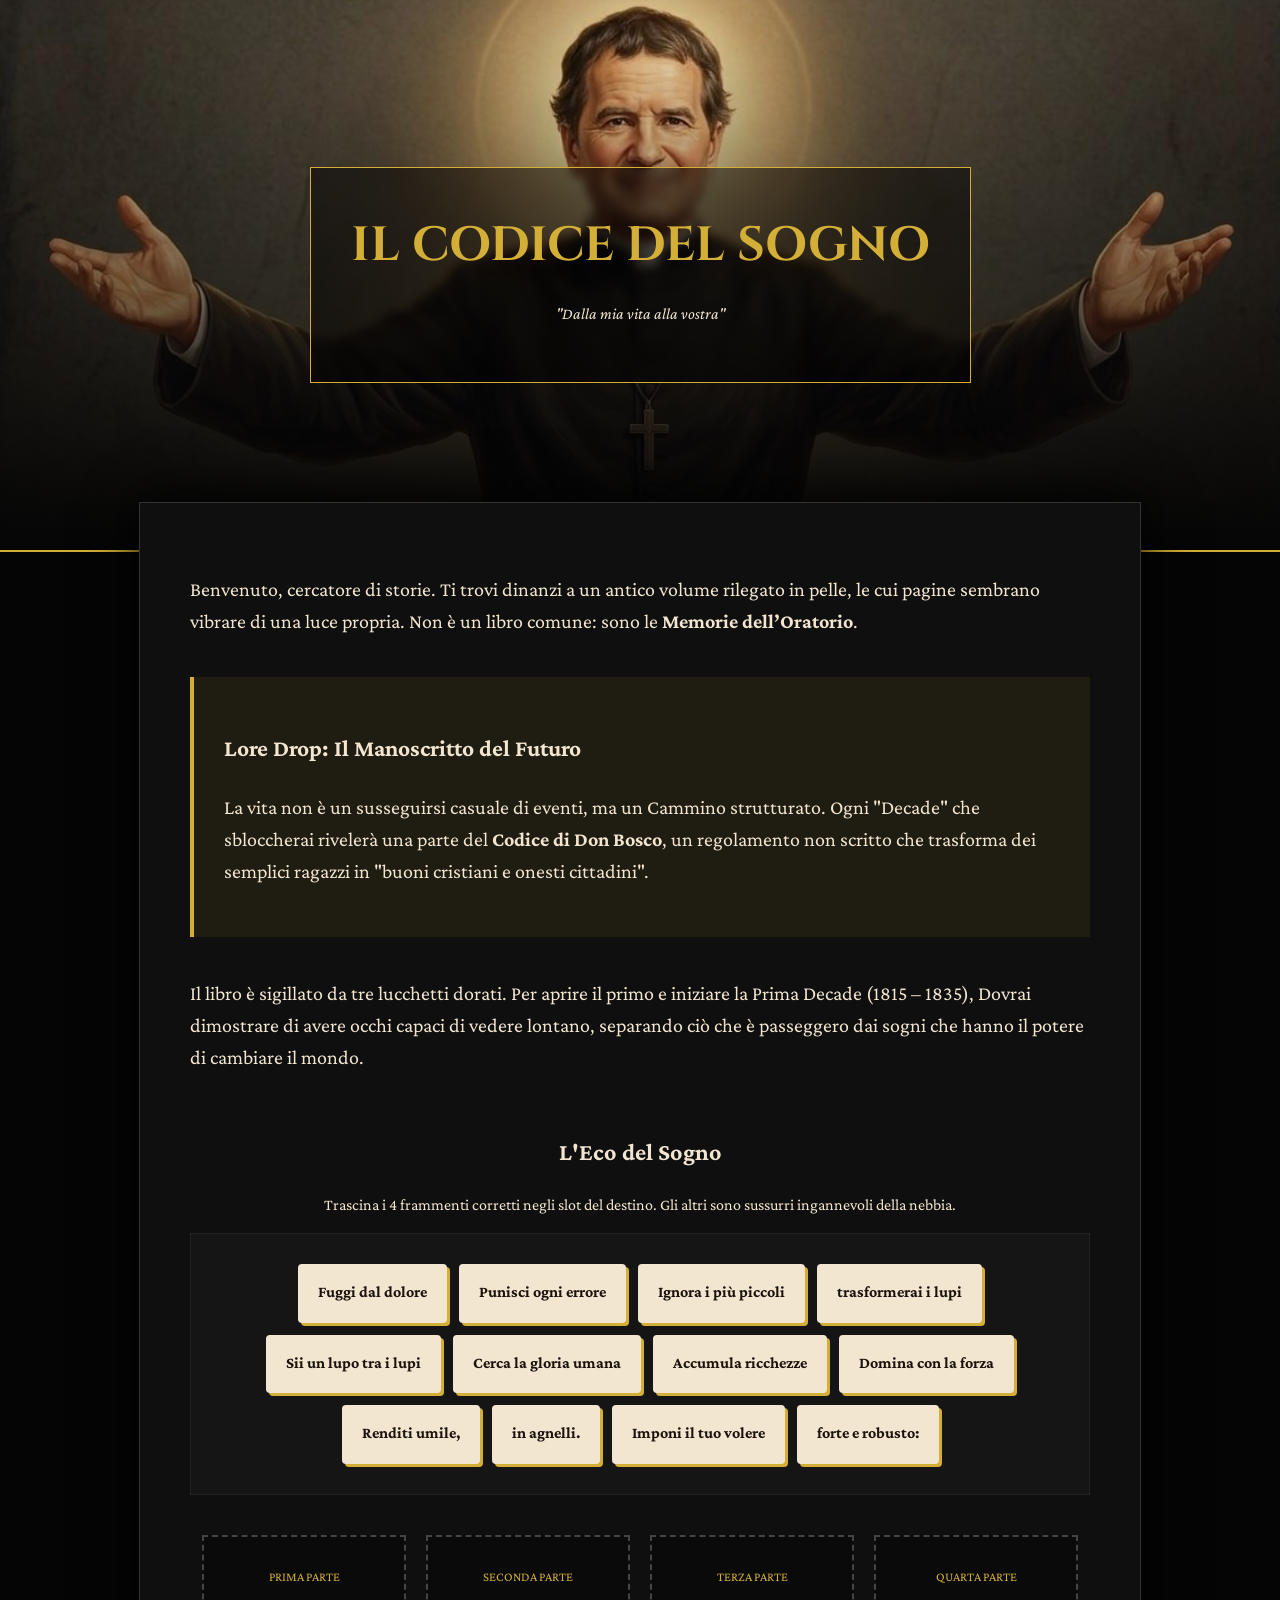
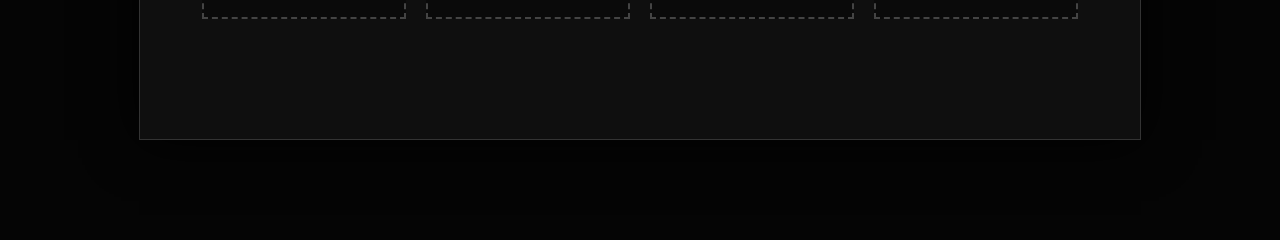
==== index.html @ 5063c50c "Refactor index.html with updated styles and content" ====
<!DOCTYPE html>
<html lang="it">
<head>
    <meta charset="UTF-8">
    <meta name="viewport" content="width=device-width, initial-scale=1.0">
    <title>Il Codice del Sogno - Prologo</title>
    <link href="https://fonts.googleapis.com/css2?family=Cinzel:wght@700&family=Crimson+Pro:ital,wght@0,400;1,600&display=swap" rel="stylesheet">
    <style>
        :root {
            --gold: #d4af37;
            --parchment: #f2e6d0;
            --ink: #1a120b;
            --dark-overlay: rgba(0, 0, 0, 0.45);
        }

        body {
            margin: 0;
            background: #050505;
            color: var(--parchment);
            font-family: 'Crimson Pro', serif;
            line-height: 1.6;
        }

        /* Immagine di Don Bosco con braccia aperte */
        .header-hero {
            width: 100%;
            height: 550px;
            background: linear-gradient(to bottom, transparent, #050505), 
                        url('https://leys7.github.io/DonBosco/donbosco.jpg'); /* Immagine storica evocativa */
            background-size: cover;
            background-position: center 20%;
            display: flex;
            align-items: center;
            justify-content: center;
            border-bottom: 2px solid var(--gold);
        }

        .title-overlay {
            text-align: center;
            background: var(--dark-overlay);
            padding: 40px;
            border: 1px solid var(--gold);
            backdrop-filter: blur(5px);
        }

        h1 { font-family: 'Cinzel', serif; color: var(--gold); font-size: 3rem; margin: 0; }

        .content-container {
            max-width: 900px;
            margin: -50px auto 100px;
            padding: 50px;
            background: #0f0f0f;
            border: 1px solid #333;
            box-shadow: 0 0 50px rgba(0,0,0,1);
            position: relative;
        }

        .narrativa-testo { font-size: 1.25rem; margin-bottom: 40px; }
        .lore-box {
            background: rgba(212, 175, 55, 0.08);
            border-left: 4px solid var(--gold);
            padding: 30px;
            margin: 40px 0;
        }

        /* Area Gioco */
        .game-section { margin-top: 60px; text-align: center; }
        
        .fragments-grid {
            display: flex;
            flex-wrap: wrap;
            justify-content: center;
            gap: 12px;
            padding: 30px;
            background: #151515;
            border: 1px solid #222;
            min-height: 200px;
        }

        .fragment {
            background: var(--parchment);
            color: var(--ink);
            padding: 15px 20px;
            cursor: grab;
            font-weight: 700;
            border-radius: 4px;
            box-shadow: 3px 3px 0 var(--gold);
            transition: 0.3s;
            max-width: 250px;
        }

        .fragment:active { cursor: grabbing; transform: scale(1.05); }

        .slots-container {
            margin: 40px 0;
            display: flex;
            justify-content: center;
            gap: 20px;
            flex-wrap: wrap;
        }

        .slot {
            width: 200px;
            height: 80px;
            border: 2px dashed #444;
            display: flex;
            align-items: center;
            justify-content: center;
            color: var(--gold);
            font-size: 0.8rem;
            background: rgba(0,0,0,0.3);
        }

        .btn-success {
            display: none;
            padding: 20px 60px;
            background: var(--gold);
            color: #000;
            font-family: 'Cinzel', serif;
            font-weight: bold;
            border: none;
            cursor: pointer;
            font-size: 1.2rem;
            margin-top: 30px;
        }
    </style>
</head>
<body>

<div class="header-hero">
    <div class="title-overlay">
        <h1>IL CODICE DEL SOGNO</h1>
        <p><i>"Dalla mia vita alla vostra"</i></p>
    </div>
</div>

<div class="content-container">
    <div class="narrativa-testo">
        <p>Benvenuto, cercatore di storie. Ti trovi dinanzi a un antico volume rilegato in pelle, le cui pagine sembrano vibrare di una luce propria. Non è un libro comune: sono le <strong>Memorie dell’Oratorio</strong>.</p>
        
        <div class="lore-box">
            <h3>Lore Drop: Il Manoscritto del Futuro</h3>
            <p>La vita non è un susseguirsi casuale di eventi, ma un Cammino strutturato. Ogni "Decade" che sbloccherai rivelerà una parte del <strong>Codice di Don Bosco</strong>, un regolamento non scritto che trasforma dei semplici ragazzi in "buoni cristiani e onesti cittadini".</p>
        </div>

        <p>Il libro è sigillato da tre lucchetti dorati. Per aprire il primo e iniziare la Prima Decade (1815 – 1835), Dovrai dimostrare di avere occhi capaci di vedere lontano, separando ciò che è passeggero dai sogni che hanno il potere di cambiare il mondo.</p>
    </div>

    <div class="game-section">
        <h2>L'Eco del Sogno</h2>
        <p>Trascina i 4 frammenti corretti negli slot del destino. Gli altri sono sussurri ingannevoli della nebbia.</p>
        
        <div class="fragments-grid" id="pool">
            </div>

        <div class="slots-container">
            <div class="slot" data-index="0">PRIMA PARTE</div>
            <div class="slot" data-index="1">SECONDA PARTE</div>
            <div class="slot" data-index="2">TERZA PARTE</div>
            <div class="slot" data-index="3">QUARTA PARTE</div>
        </div>

        <div id="status-msg" style="font-weight: bold; height: 30px;"></div>
        <button class="btn-success" id="unlock-btn">APRI IL PRIMO LUCCHETTO</button>
    </div>
</div>
<script>
    // 1. Database dei Frammenti (4 corretti, 8 errati)
    const allFragments = [
        { id: "1", text: "Renditi umile," },
        { id: "2", text: "forte e robusto:" },
        { id: "3", text: "trasformerai i lupi" },
        { id: "4", text: "in agnelli." },
        { id: "x1", text: "Domina con la forza" },
        { id: "x2", text: "Cerca la gloria umana" },
        { id: "x3", text: "Punisci ogni errore" },
        { id: "x4", text: "Accumula ricchezze" },
        { id: "x5", text: "Fuggi dal dolore" },
        { id: "x6", text: "Sii un lupo tra i lupi" },
        { id: "x7", text: "Imponi il tuo volere" },
        { id: "x8", text: "Ignora i più piccoli" }
    ];

    const pool = document.getElementById('pool');
    const slots = document.querySelectorAll('.slot');
    const statusMsg = document.getElementById('status-msg');
    const unlockBtn = document.getElementById('unlock-btn');
    
    let currentGameState = [null, null, null, null];

    // 2. Funzione per mescolare l'array (Algoritmo Fisher-Yates)
    function shuffle(array) {
        for (let i = array.length - 1; i > 0; i--) {
            const j = Math.floor(Math.random() * (i + 1));
            [array[i], array[j]] = [array[j], array[i]];
        }
        return array;
    }

    // 3. Inizializzazione Gioco
    function initGame() {
        const shuffled = shuffle([...allFragments]);
        shuffled.forEach(item => {
            const div = document.createElement('div');
            div.className = 'fragment';
            div.draggable = true;
            div.innerText = item.text;
            div.id = 'frag-' + item.id;
            div.dataset.value = item.id;
            
            div.addEventListener('dragstart', e => {
                e.dataTransfer.setData('text/plain', e.target.id);
            });
            
            pool.appendChild(div);
        });
    }

    // 4. Gestione Drag & Drop
    [pool, ...slots].forEach(zone => {
        zone.addEventListener('dragover', e => e.preventDefault());

        zone.addEventListener('drop', e => {
            e.preventDefault();
            const fragId = e.dataTransfer.getData('text/plain');
            const fragEl = document.getElementById(fragId);
            
            if (zone.classList.contains('slot')) {
                const index = zone.dataset.index;
                // Se lo slot è già occupato, non fare nulla o scambia (qui blocchiamo)
                if (zone.querySelectorAll('.fragment').length === 0) {
                    zone.appendChild(fragEl);
                    currentGameState[index] = fragEl.dataset.value;
                }
            } else {
                // Ritorno al pool
                pool.appendChild(fragEl);
                // Rimuovi dal tracciamento se era in uno slot
                const oldIdx = currentGameState.indexOf(fragEl.dataset.value);
                if (oldIdx !== -1) currentGameState[oldIdx] = null;
            }
            checkVictory();
        });
    });

    // 5. Verifica della Soluzione
    function checkVictory() {
        const solution = ["1", "2", "3", "4"];
        const isFull = currentGameState.every(val => val !== null);
        
        if (isFull) {
            const isCorrect = JSON.stringify(currentGameState) === JSON.stringify(solution);
            if (isCorrect) {
                statusMsg.innerText = "IL CODICE È DECIFRATO. IL PRIMO LUCCHETTO SI SBRIBRIA.";
                statusMsg.style.color = "#d4af37";
                unlockBtn.style.display = "inline-block";
            } else {
                statusMsg.innerText = "L'ECO È DISTORTA. QUESTE PAROLE NON APPARTENGONO AL SOGNO.";
                statusMsg.style.color = "#ff4444";
                unlockBtn.style.display = "none";
            }
        } else {
            statusMsg.innerText = "";
            unlockBtn.style.display = "none";
        }
    }

    // Avvio
    initGame();

    // Azione finale (per ora un segnaposto)
    unlockBtn.addEventListener('click', () => {
        alert("Hai sbloccato la Prima Decade! Preparati a viaggiare verso i Becchi (1815).");
        // Qui caricheremo la pagina successiva: location.href = 'decade1.html';
    });
</script>

</body>
</html>
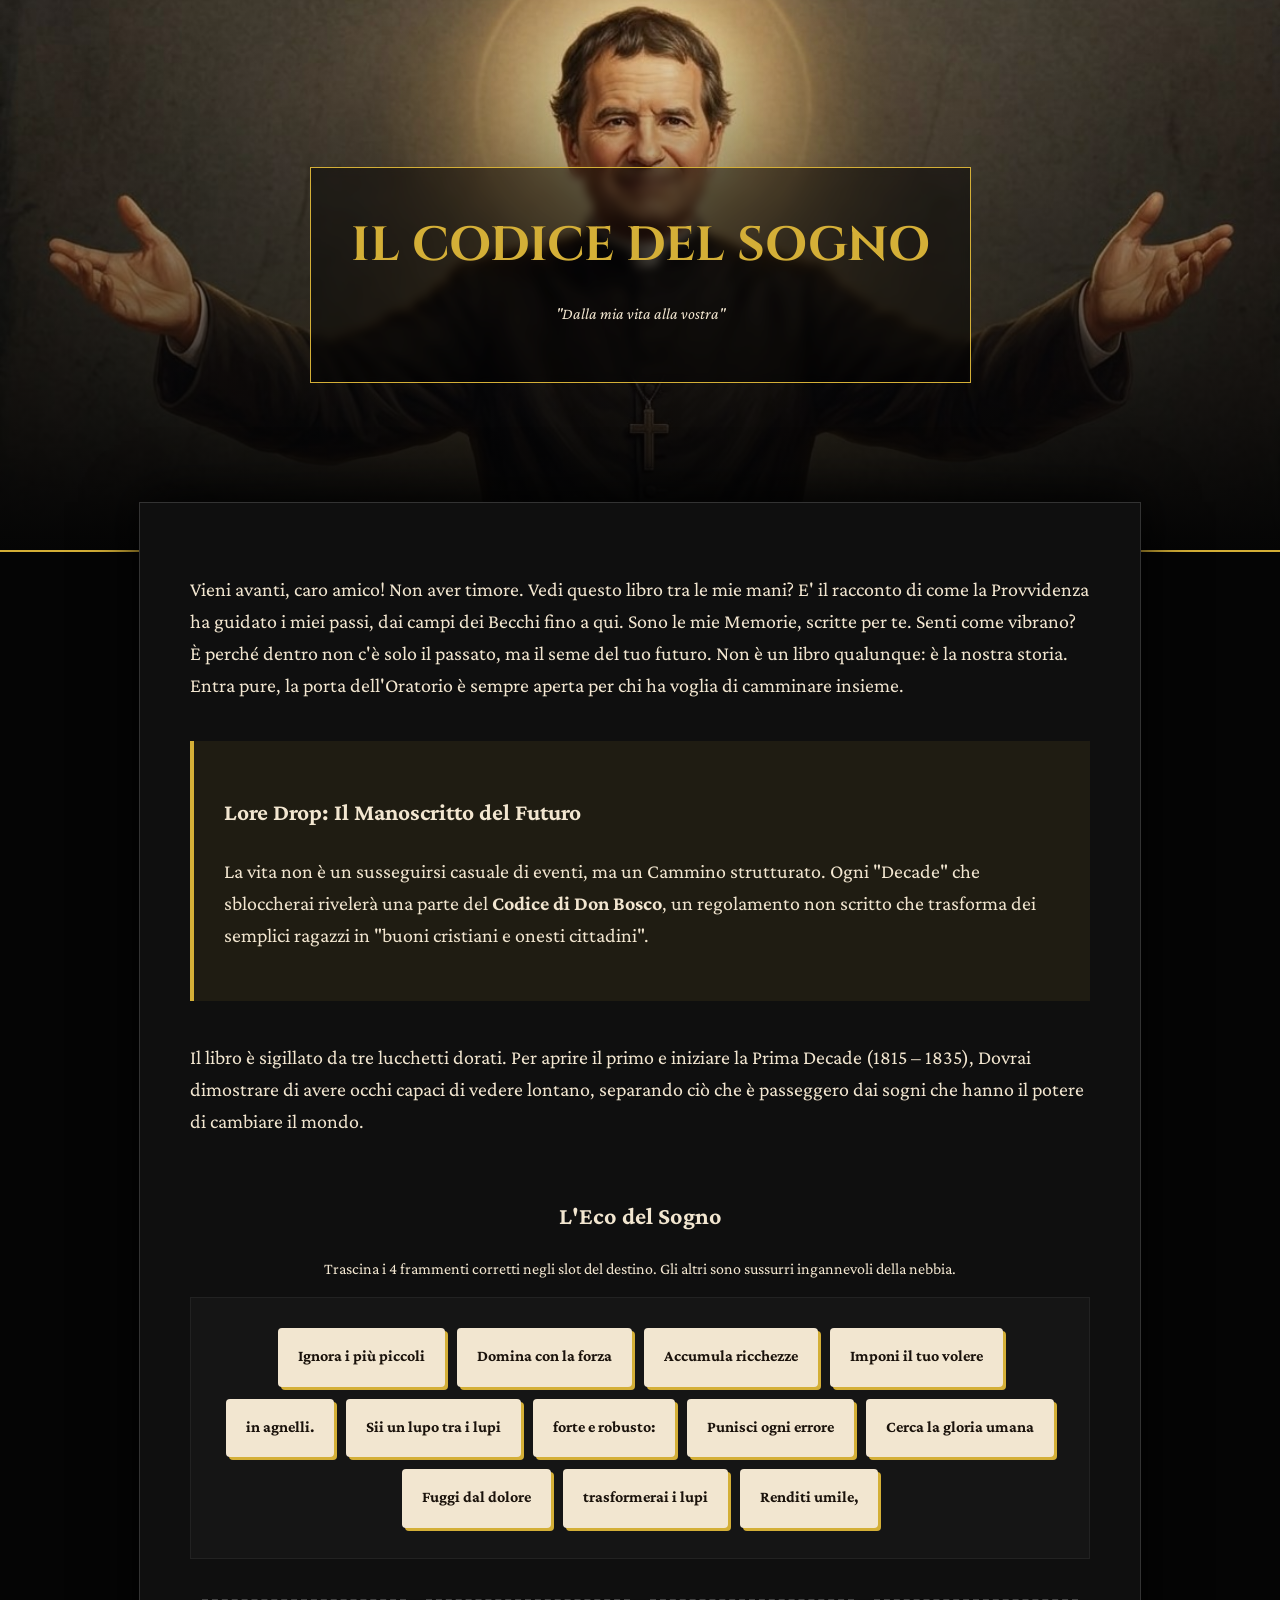
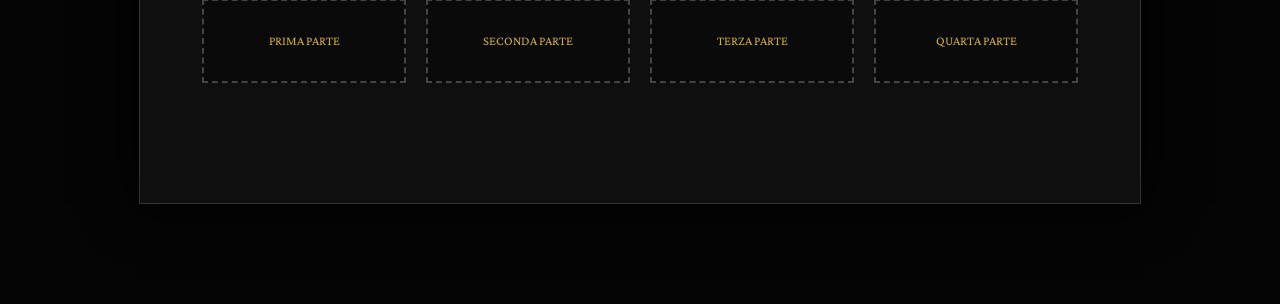
==== commit 6fd18718: "Update index.html" ====
--- a/index.html
+++ b/index.html
@@ -137,8 +137,7 @@
 
 <div class="content-container">
     <div class="narrativa-testo">
-        <p>Benvenuto, cercatore di storie. Ti trovi dinanzi a un antico volume rilegato in pelle, le cui pagine sembrano vibrare di una luce propria. Non è un libro comune: sono le <strong>Memorie dell’Oratorio</strong>.</p>
-        
+        <p>Vieni avanti, caro amico! Non aver timore. Vedi questo libro tra le mie mani? E' il racconto di come la Provvidenza ha guidato i miei passi, dai campi dei Becchi fino a qui. Sono le mie Memorie, scritte per te. Senti come vibrano? È perché dentro non c'è solo il passato, ma il seme del tuo futuro. Non è un libro qualunque: è la nostra storia. Entra pure, la porta dell'Oratorio è sempre aperta per chi ha voglia di camminare insieme.
         <div class="lore-box">
             <h3>Lore Drop: Il Manoscritto del Futuro</h3>
             <p>La vita non è un susseguirsi casuale di eventi, ma un Cammino strutturato. Ogni "Decade" che sbloccherai rivelerà una parte del <strong>Codice di Don Bosco</strong>, un regolamento non scritto che trasforma dei semplici ragazzi in "buoni cristiani e onesti cittadini".</p>
@@ -280,3 +279,4 @@
 </html>
 
 
+
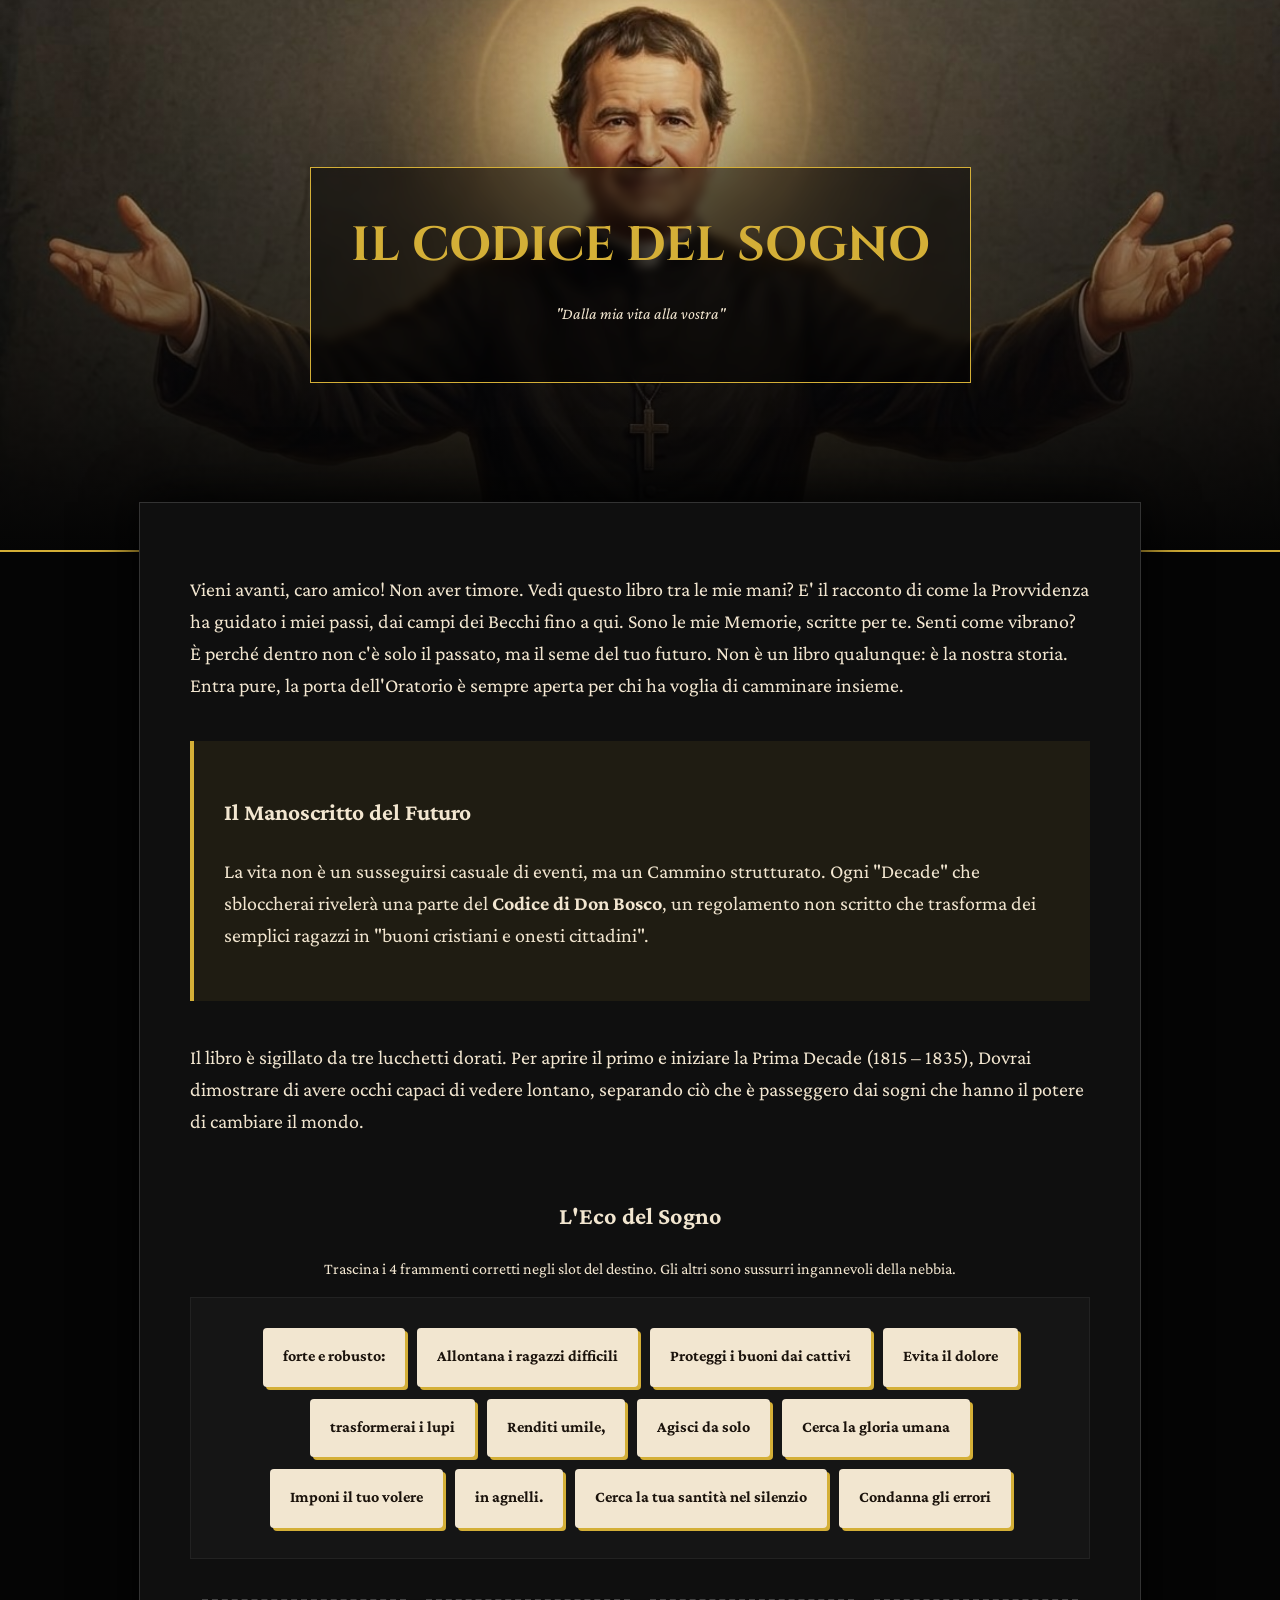
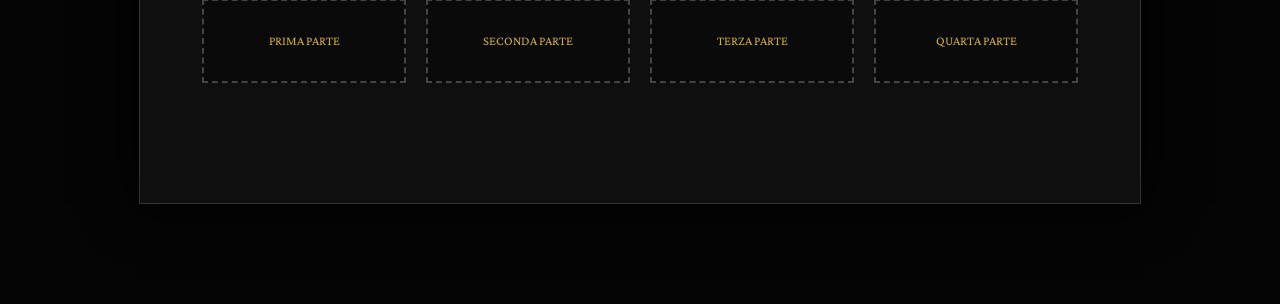
==== commit bedeabc2: "Fix HTML encoding issues in index.html" ====
--- a/index.html
+++ b/index.html
@@ -139,7 +139,7 @@
     <div class="narrativa-testo">
         <p>Vieni avanti, caro amico! Non aver timore. Vedi questo libro tra le mie mani? E' il racconto di come la Provvidenza ha guidato i miei passi, dai campi dei Becchi fino a qui. Sono le mie Memorie, scritte per te. Senti come vibrano? È perché dentro non c'è solo il passato, ma il seme del tuo futuro. Non è un libro qualunque: è la nostra storia. Entra pure, la porta dell'Oratorio è sempre aperta per chi ha voglia di camminare insieme.
         <div class="lore-box">
-            <h3>Lore Drop: Il Manoscritto del Futuro</h3>
+            <h3>Il Manoscritto del Futuro</h3>
             <p>La vita non è un susseguirsi casuale di eventi, ma un Cammino strutturato. Ogni "Decade" che sbloccherai rivelerà una parte del <strong>Codice di Don Bosco</strong>, un regolamento non scritto che trasforma dei semplici ragazzi in "buoni cristiani e onesti cittadini".</p>
         </div>
 
@@ -171,14 +171,14 @@
         { id: "2", text: "forte e robusto:" },
         { id: "3", text: "trasformerai i lupi" },
         { id: "4", text: "in agnelli." },
-        { id: "x1", text: "Domina con la forza" },
+        { id: "x1", text: "Agisci da solo" },
         { id: "x2", text: "Cerca la gloria umana" },
-        { id: "x3", text: "Punisci ogni errore" },
-        { id: "x4", text: "Accumula ricchezze" },
-        { id: "x5", text: "Fuggi dal dolore" },
-        { id: "x6", text: "Sii un lupo tra i lupi" },
+        { id: "x3", text: "Condanna gli errori" },
+        { id: "x4", text: "Cerca la tua santità nel silenzio" },
+        { id: "x5", text: "Evita il dolore" },
+        { id: "x6", text: "Proteggi i buoni dai cattivi" },
         { id: "x7", text: "Imponi il tuo volere" },
-        { id: "x8", text: "Ignora i più piccoli" }
+        { id: "x8", text: "Allontana i ragazzi difficili" }
     ];
 
     const pool = document.getElementById('pool');
@@ -280,3 +280,4 @@
 
 
 
+
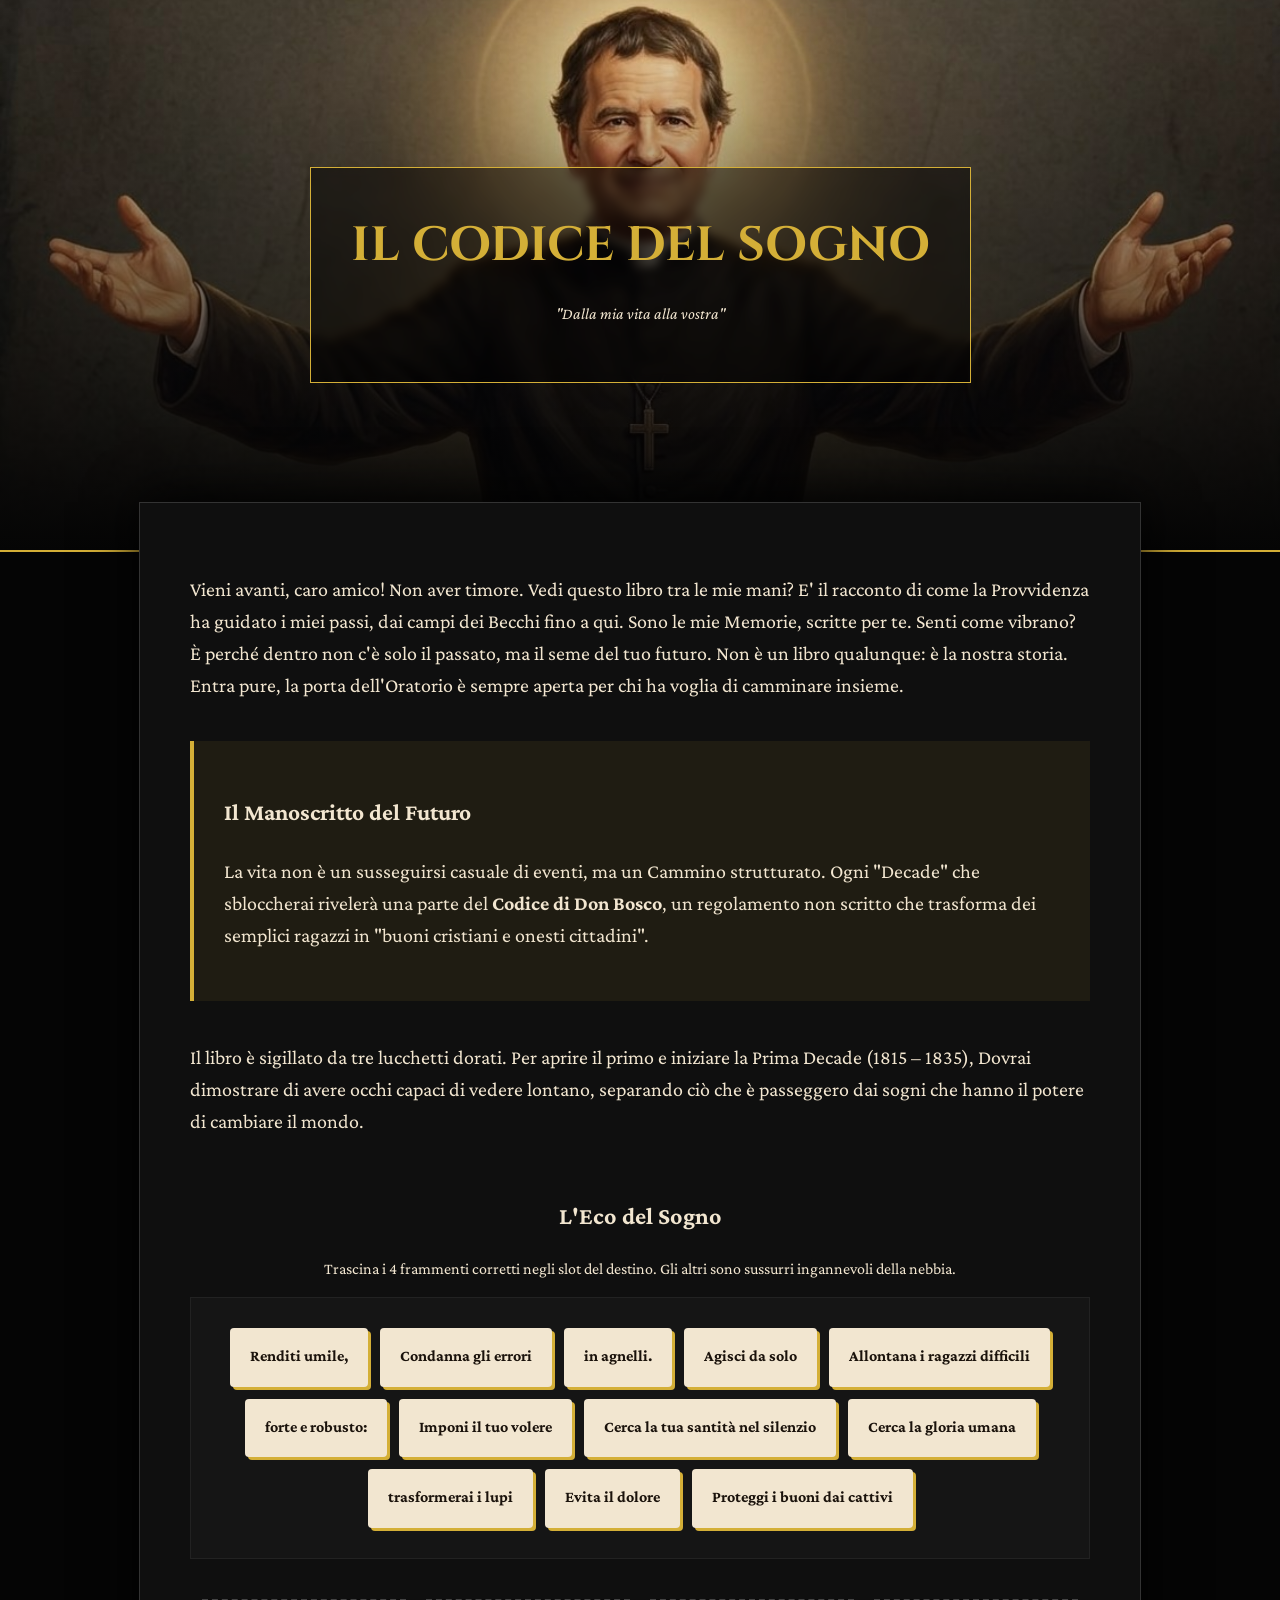
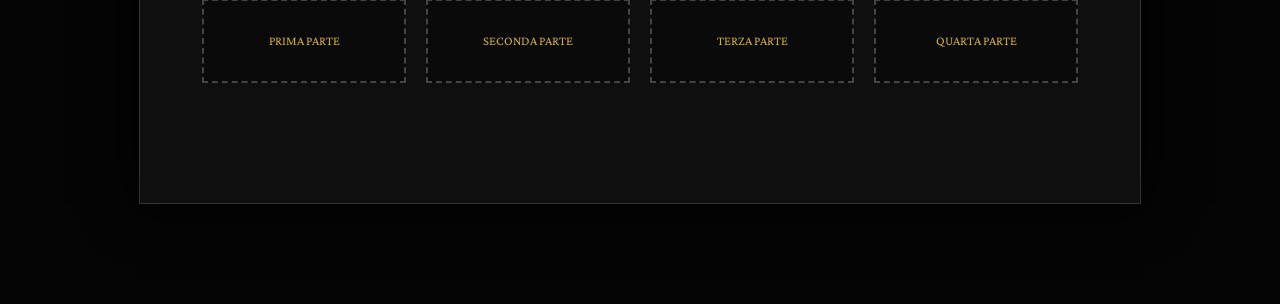
==== commit e31a071e: "Restore index.html with original content" ====
--- a/index.html
+++ b/index.html
@@ -273,6 +273,7 @@
         alert("Hai sbloccato la Prima Decade! Preparati a viaggiare verso i Becchi (1815).");
         // Qui caricheremo la pagina successiva: location.href = 'decade1.html';
     });
+    btn.onclick = () => location.href = 'decade1.html';
 </script>
 
 </body>
@@ -281,3 +282,4 @@
 
 
 
+
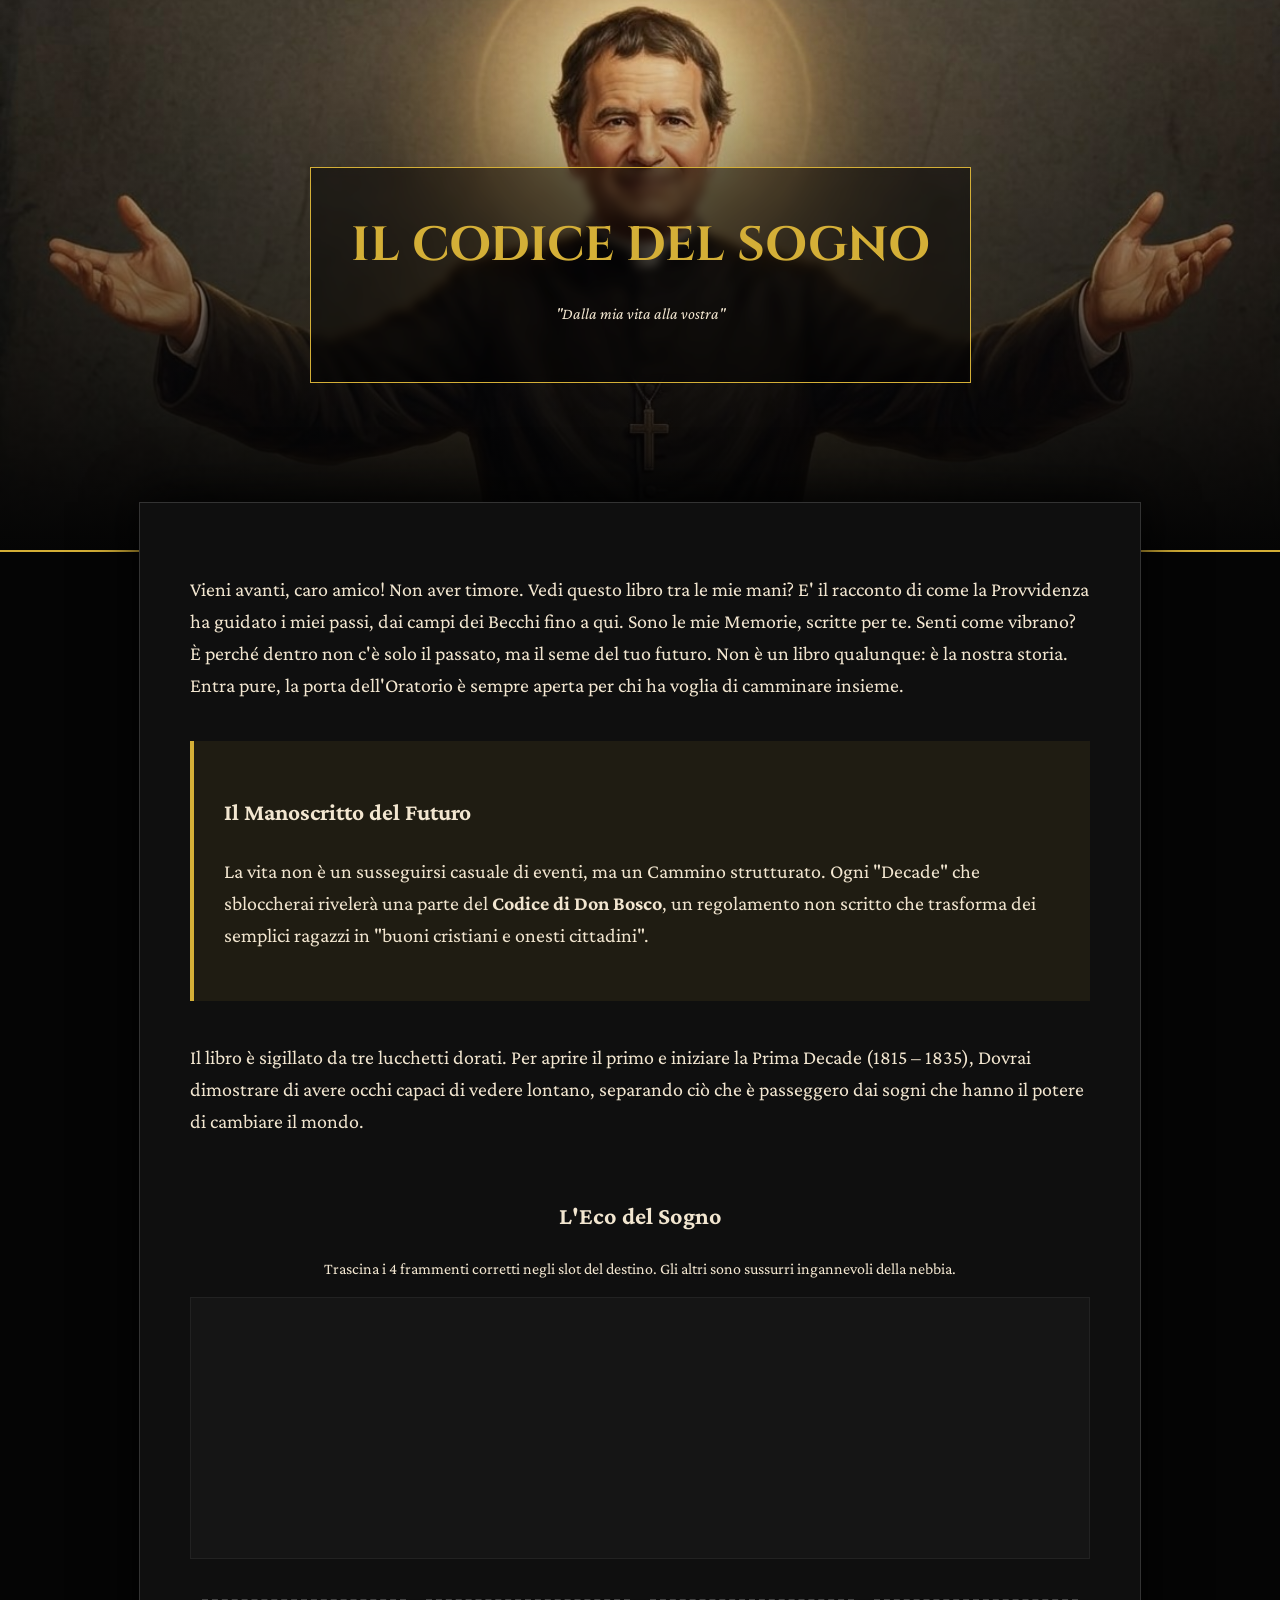
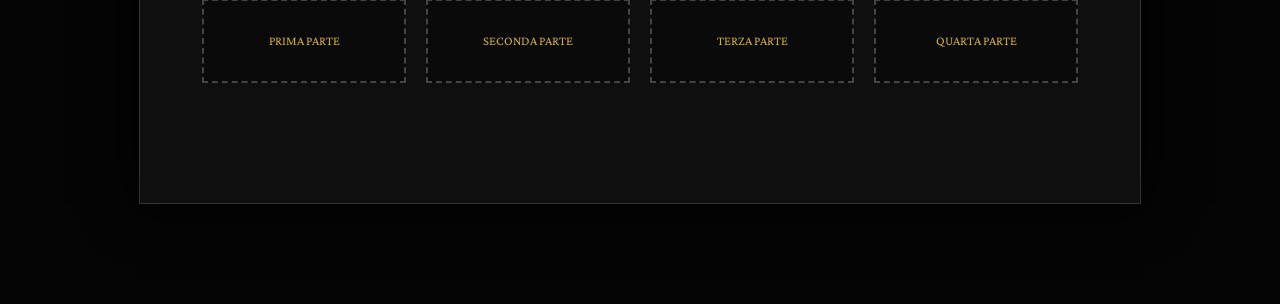
==== commit 294c6bcd: "Update index.html" ====
--- a/index.html
+++ b/index.html
@@ -251,11 +251,11 @@
         if (isFull) {
             const isCorrect = JSON.stringify(currentGameState) === JSON.stringify(solution);
             if (isCorrect) {
-                statusMsg.innerText = "IL CODICE È DECIFRATO. IL PRIMO LUCCHETTO SI SBRIBRIA.";
+                statusMsg.innerText = "IL CODICE È DECIFRATO. HAI SBLOCCATO IL PRIMO LUCCHETTO .";
                 statusMsg.style.color = "#d4af37";
                 unlockBtn.style.display = "inline-block";
             } else {
-                statusMsg.innerText = "L'ECO È DISTORTA. QUESTE PAROLE NON APPARTENGONO AL SOGNO.";
+                statusMsg.innerText = "L'ECO È DISTORTO. QUESTE PAROLE NON APPARTENGONO AL SOGNO.";
                 statusMsg.style.color = "#ff4444";
                 unlockBtn.style.display = "none";
             }
@@ -269,11 +269,11 @@
     initGame();
 
     // Azione finale (per ora un segnaposto)
-    unlockBtn.addEventListener('click', () => {
-        alert("Hai sbloccato la Prima Decade! Preparati a viaggiare verso i Becchi (1815).");
-        // Qui caricheremo la pagina successiva: location.href = 'decade1.html';
-    });
-    btn.onclick = () => location.href = 'decade1.html';
+    unlockBtn.addEventListener('click', () => btn.onclick = () => {
+    // Portiamo l'utente alla prima missione (Becchi/Vocazione)
+    window.location.href = 'run.html'; 
+};
+   
 </script>
 
 </body>
@@ -283,3 +283,4 @@
 
 
 
+
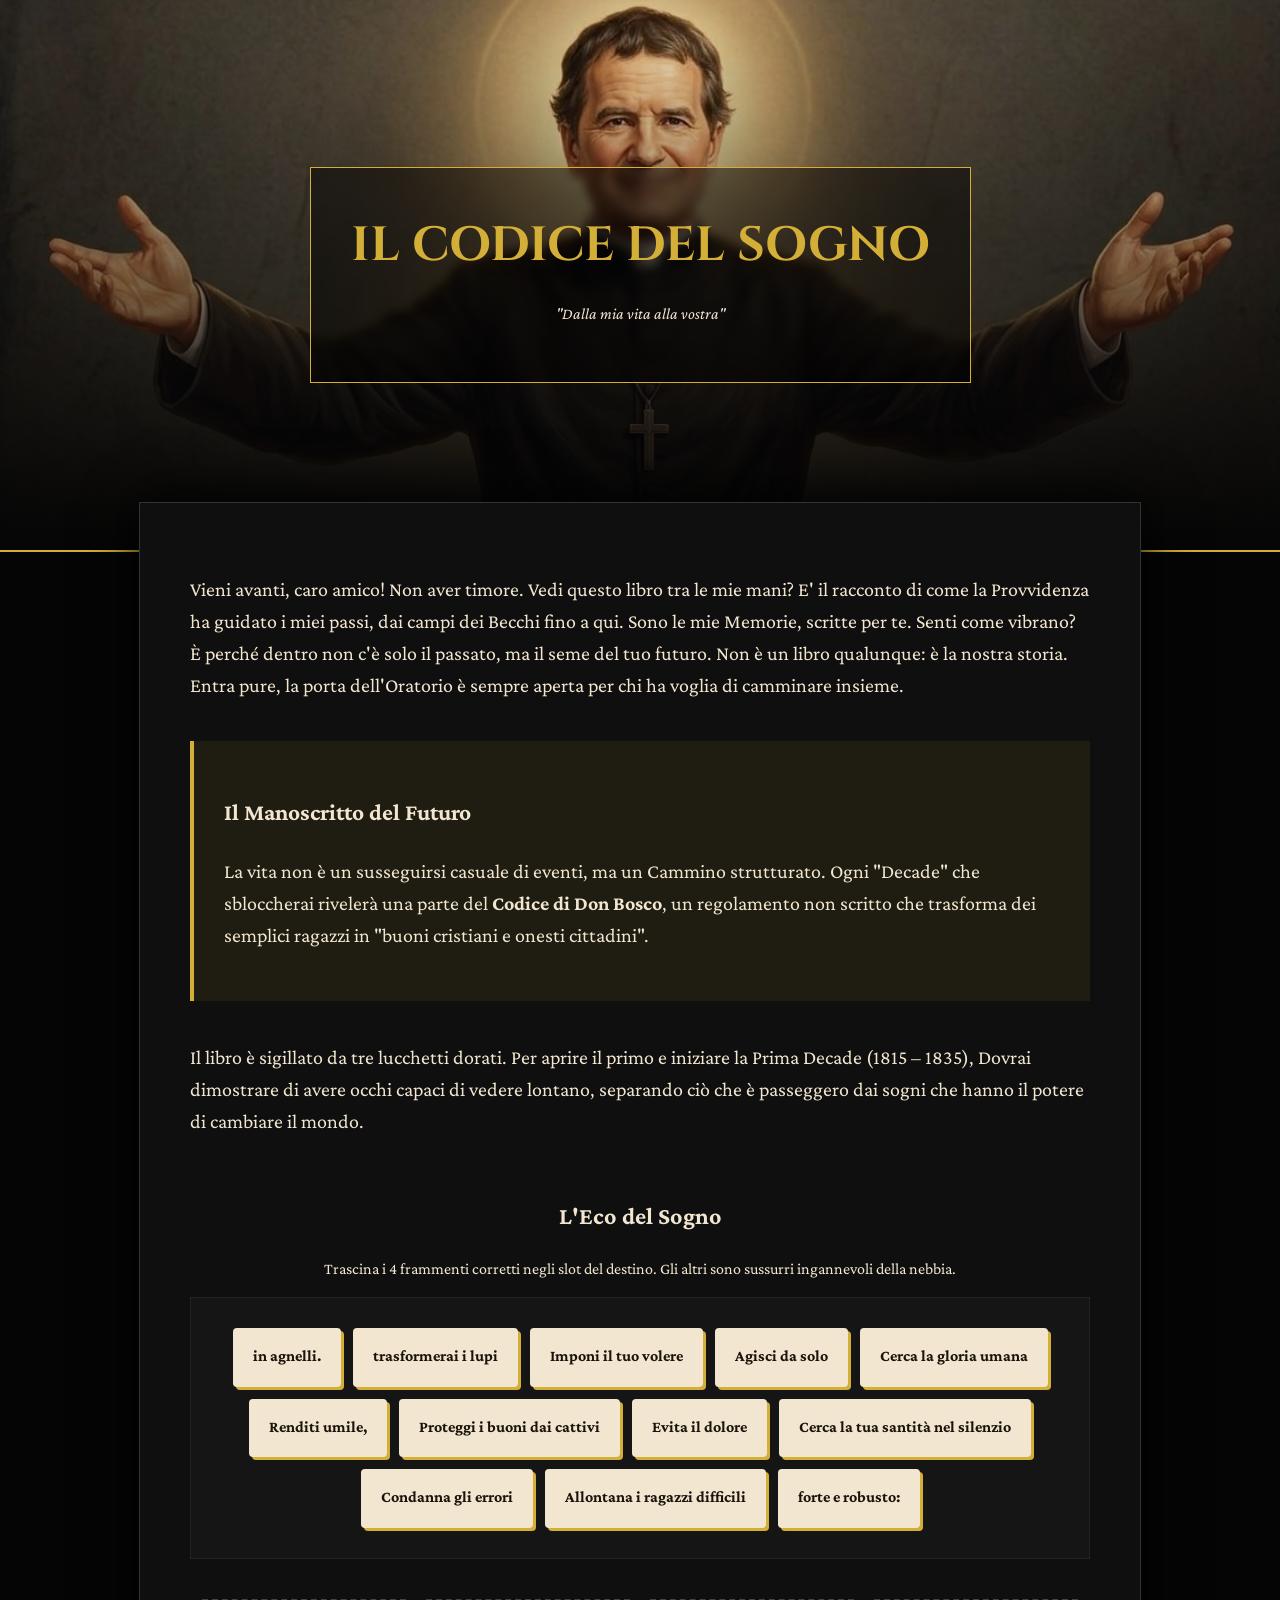
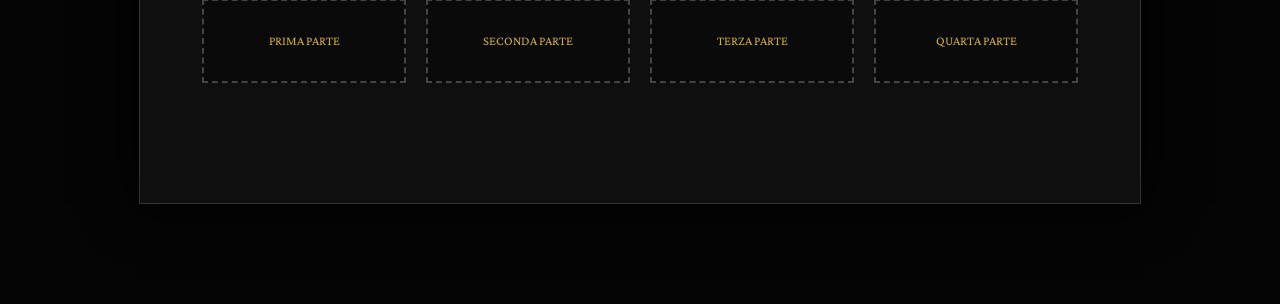
==== commit a98ecf10: "Update index.html" ====
--- a/index.html
+++ b/index.html
@@ -268,11 +268,11 @@
     // Avvio
     initGame();
 
-    // Azione finale (per ora un segnaposto)
-    unlockBtn.addEventListener('click', () => btn.onclick = () => {
-    // Portiamo l'utente alla prima missione (Becchi/Vocazione)
-    window.location.href = 'run.html'; 
-};
+   // Azione finale (per ora un segnaposto)
+    unlockBtn.addEventListener('click', () => {
+        alert("Hai sbloccato la Prima Decade! Preparati a viaggiare verso i Becchi (1815).");
+        // Qui caricheremo la pagina successiva: location.href = 'decade1.html';
+    });
    
 </script>
 
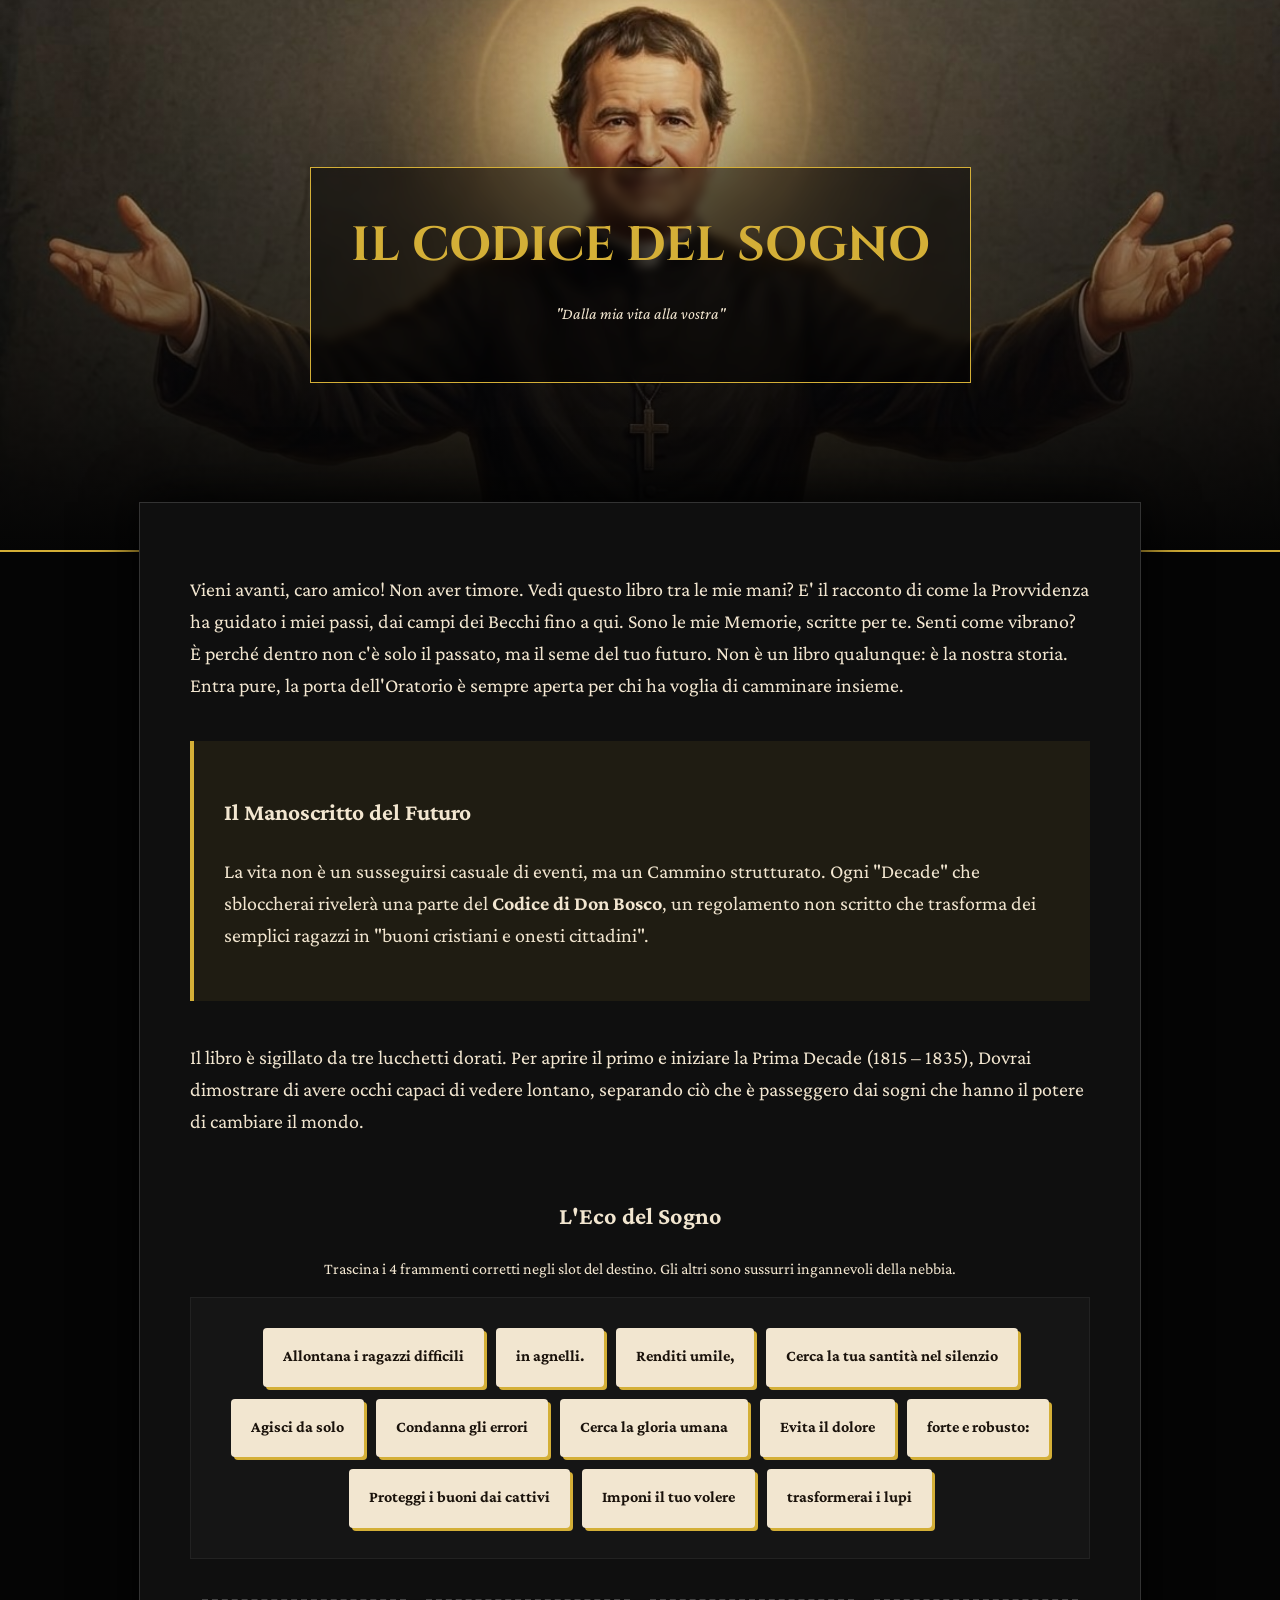
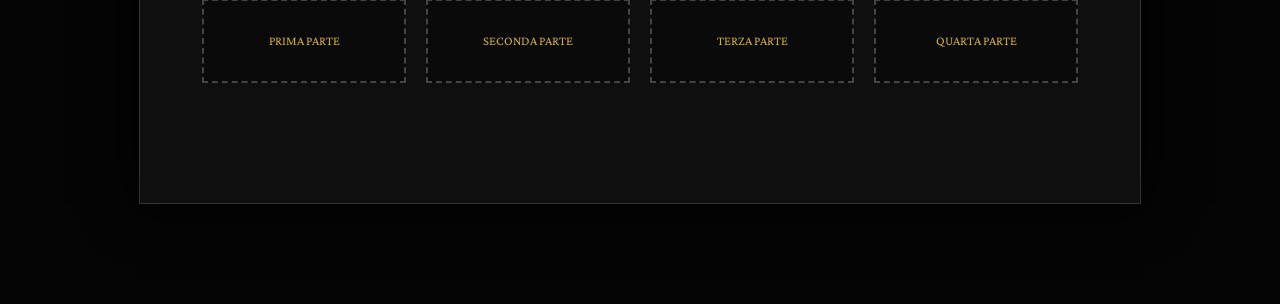
==== commit 87726d58: "Update index.html" ====
--- a/index.html
+++ b/index.html
@@ -243,7 +243,7 @@
         });
     });
 
-    // 5. Verifica della Soluzione
+   // 5. Verifica della Soluzione
     function checkVictory() {
         const solution = ["1", "2", "3", "4"];
         const isFull = currentGameState.every(val => val !== null);
@@ -251,9 +251,11 @@
         if (isFull) {
             const isCorrect = JSON.stringify(currentGameState) === JSON.stringify(solution);
             if (isCorrect) {
-                statusMsg.innerText = "IL CODICE È DECIFRATO. HAI SBLOCCATO IL PRIMO LUCCHETTO .";
+                statusMsg.innerText = "IL CODICE È DECIFRATO. HAI SBLOCCATO IL PRIMO LUCCHETTO.";
                 statusMsg.style.color = "#d4af37";
                 unlockBtn.style.display = "inline-block";
+                // Opzionale: cambia il testo del pulsante al momento dello sblocco
+                unlockBtn.innerText = "PROSEGUI VERSO I BECCHI (1815) →";
             } else {
                 statusMsg.innerText = "L'ECO È DISTORTO. QUESTE PAROLE NON APPARTENGONO AL SOGNO.";
                 statusMsg.style.color = "#ff4444";
@@ -265,6 +267,12 @@
         }
     }
 
+    // Azione di navigazione al click
+    unlockBtn.addEventListener('click', () => {
+        // Sostituisci 'run.html' con il nome del file della tua prima missione
+        window.location.href = 'run.html'; 
+    });
+
     // Avvio
     initGame();
 
@@ -284,3 +292,4 @@
 
 
 
+
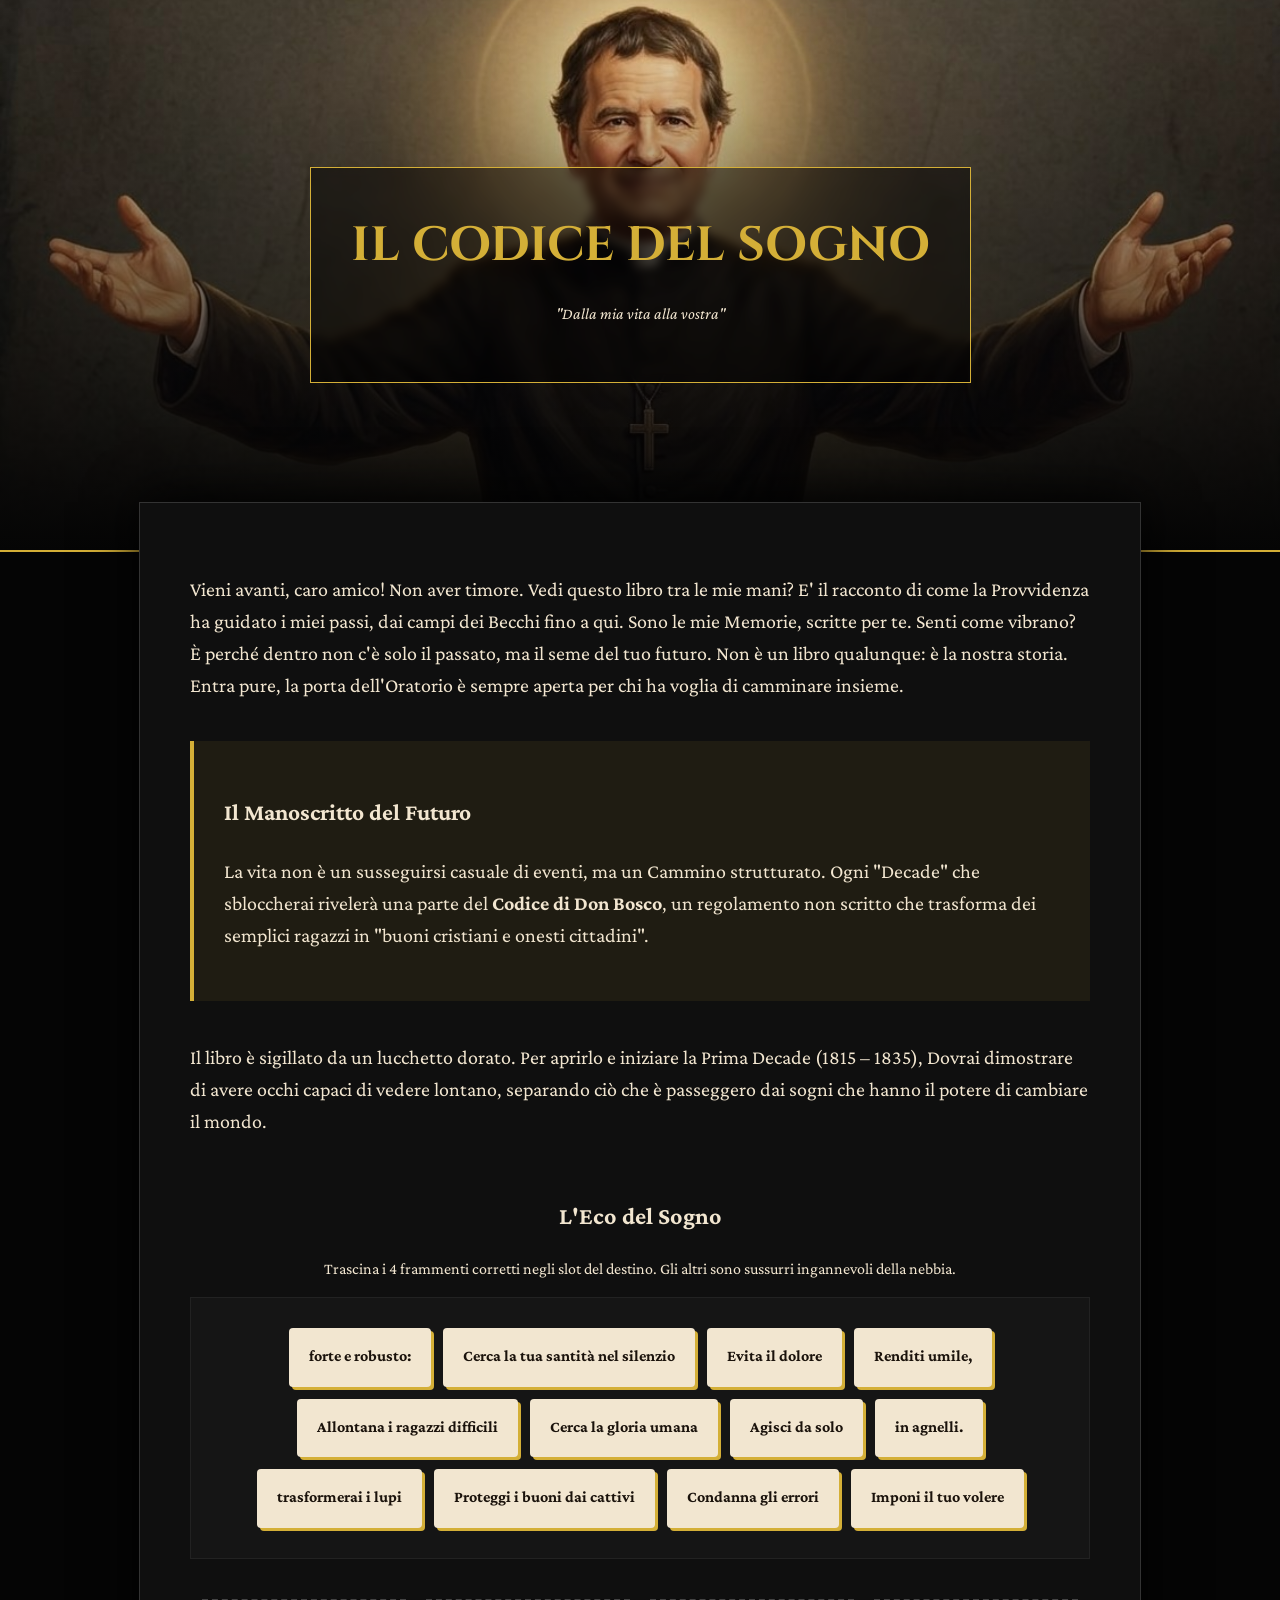
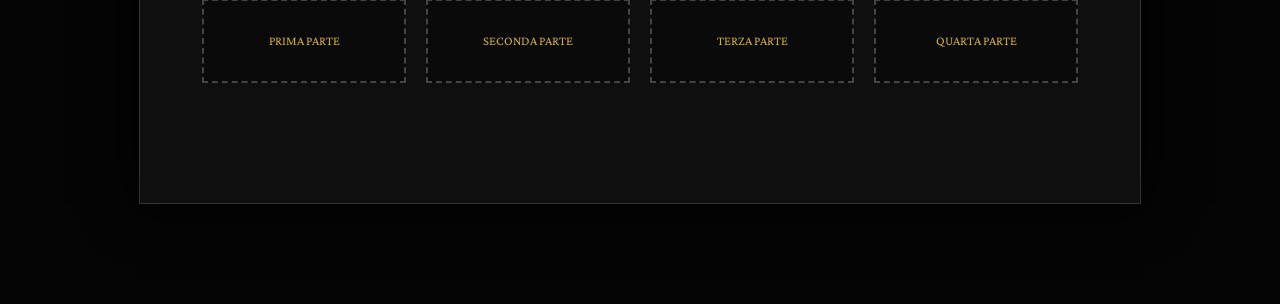
==== commit ce3685fe: "Update index.html" ====
--- a/index.html
+++ b/index.html
@@ -143,7 +143,7 @@
             <p>La vita non è un susseguirsi casuale di eventi, ma un Cammino strutturato. Ogni "Decade" che sbloccherai rivelerà una parte del <strong>Codice di Don Bosco</strong>, un regolamento non scritto che trasforma dei semplici ragazzi in "buoni cristiani e onesti cittadini".</p>
         </div>
 
-        <p>Il libro è sigillato da tre lucchetti dorati. Per aprire il primo e iniziare la Prima Decade (1815 – 1835), Dovrai dimostrare di avere occhi capaci di vedere lontano, separando ciò che è passeggero dai sogni che hanno il potere di cambiare il mondo.</p>
+        <p>Il libro è sigillato da un lucchetto dorato. Per aprirlo e iniziare la Prima Decade (1815 – 1835), Dovrai dimostrare di avere occhi capaci di vedere lontano, separando ciò che è passeggero dai sogni che hanno il potere di cambiare il mondo.</p>
     </div>
 
     <div class="game-section">
@@ -251,7 +251,7 @@
         if (isFull) {
             const isCorrect = JSON.stringify(currentGameState) === JSON.stringify(solution);
             if (isCorrect) {
-                statusMsg.innerText = "IL CODICE È DECIFRATO. HAI SBLOCCATO IL PRIMO LUCCHETTO.";
+                statusMsg.innerText = "IL CODICE È DECIFRATO. HAI SBLOCCATO IL LUCCHETTO.";
                 statusMsg.style.color = "#d4af37";
                 unlockBtn.style.display = "inline-block";
                 // Opzionale: cambia il testo del pulsante al momento dello sblocco
@@ -293,3 +293,4 @@
 
 
 
+
